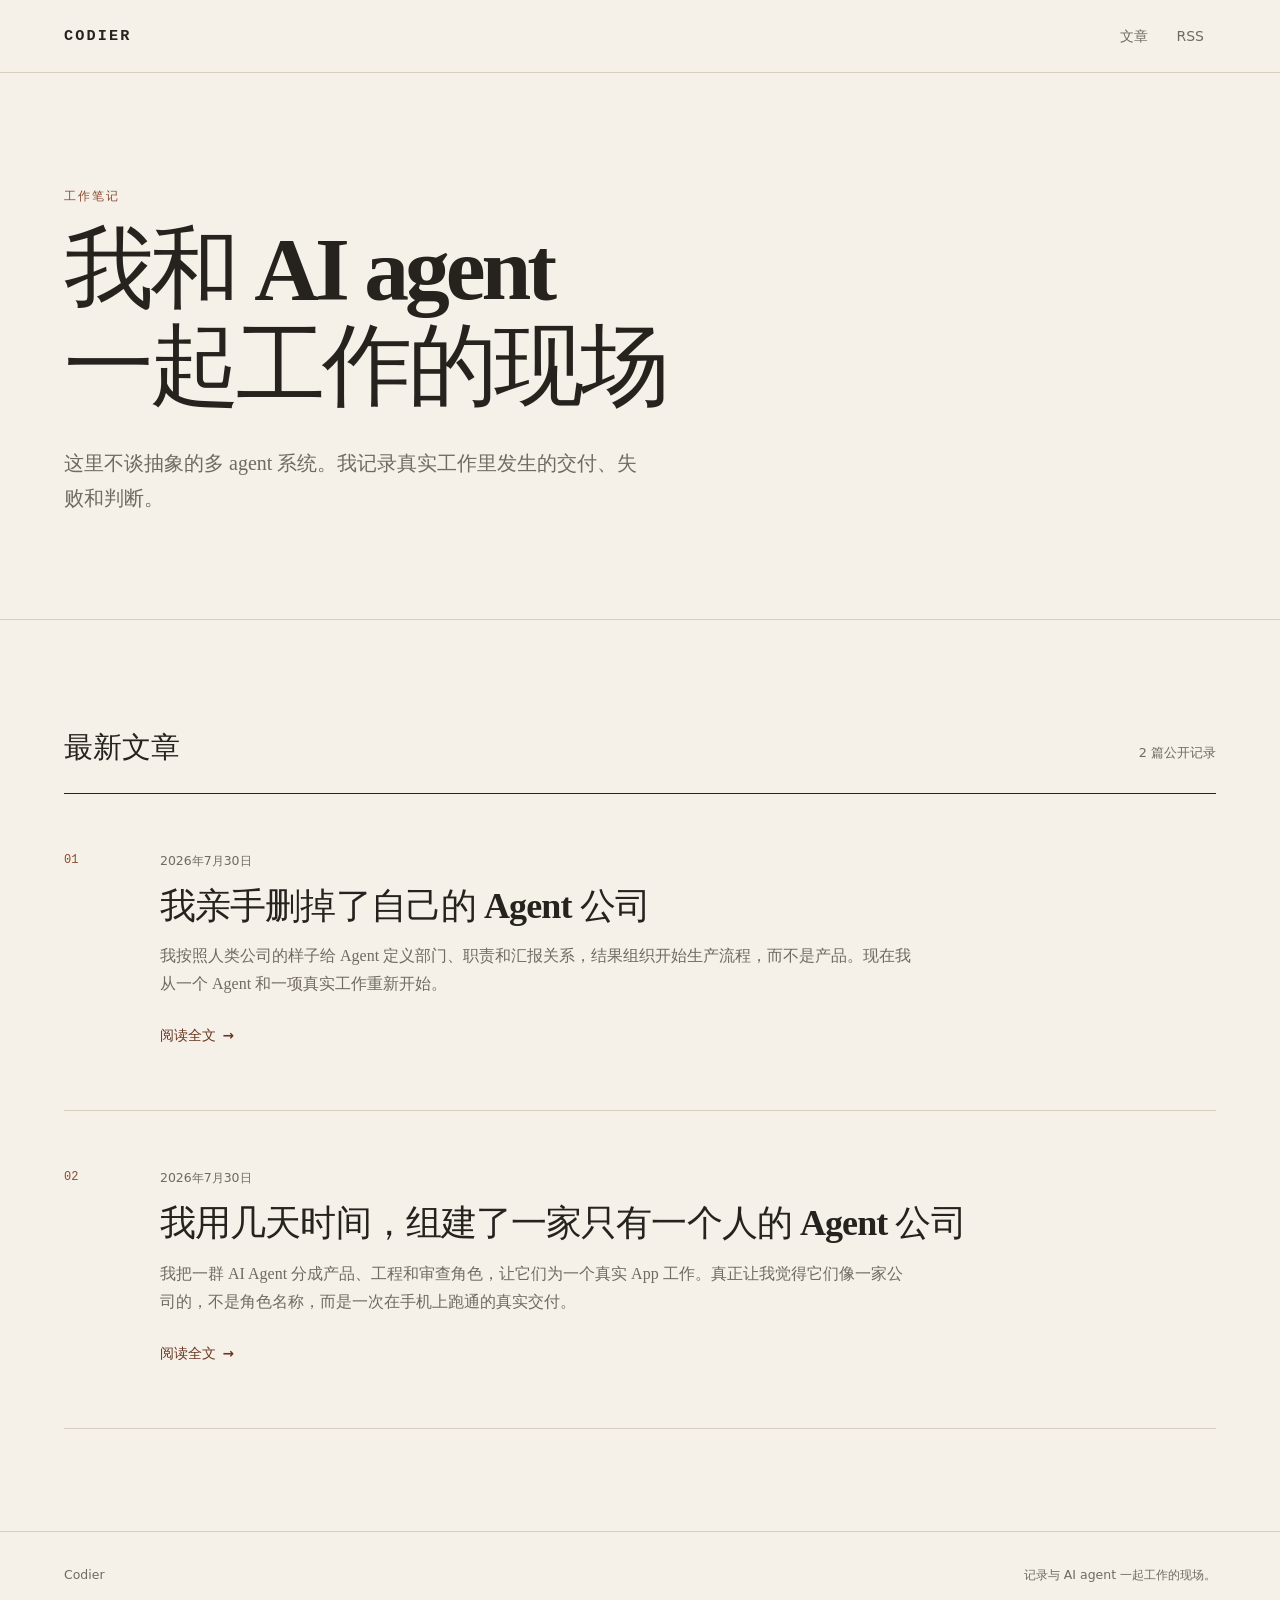
==== index.html @ e71d77bf "deploy: publish Codier blog" ====
<!DOCTYPE html><html lang="zh-CN"><head><meta charset="UTF-8"><meta name="viewport" content="width=device-width, initial-scale=1"><meta name="theme-color" content="#f5f0e8"><meta name="description" content="记录我和 AI agent 一起工作的真实过程、失败与判断。"><meta name="generator" content="Astro v7.1.6"><link rel="canonical" href="https://codier.github.io/"><link rel="icon" href="/favicon.svg" type="image/svg+xml"><link rel="alternate" type="application/rss+xml" title="Codier RSS" href="/rss.xml"><meta property="og:site_name" content="Codier"><meta property="og:type" content="website"><meta property="og:locale" content="zh_CN"><meta property="og:title" content="Codier · 与 AI agent 一起工作"><meta property="og:description" content="记录我和 AI agent 一起工作的真实过程、失败与判断。"><meta property="og:url" content="https://codier.github.io/"><title>Codier · 与 AI agent 一起工作</title><link rel="stylesheet" href="/_astro/BaseLayout.Cqq5Z-j5.css"></head><body><a class="skip-link" href="#main-content">跳到正文</a><header class="site-header"><div class="header-inner"><a class="wordmark" href="/" aria-label="Codier 首页">Codier</a><nav aria-label="主导航"><a href="/#articles">文章</a><a href="/rss.xml">RSS</a></nav></div></header><main id="main-content"><section class="hero"><div class="hero-inner"><p class="eyebrow">工作笔记</p><h1>我和 AI agent<br>一起工作的现场</h1><p class="hero-intro">这里不谈抽象的多 agent 系统。我记录真实工作里发生的交付、失败和判断。</p></div></section><section class="article-list-section" id="articles" aria-labelledby="articles-title"><div class="section-heading"><h2 id="articles-title">最新文章</h2><p>2 篇公开记录</p></div><ol class="article-list"><li><article class="article-card"><a href="/posts/dismantling-my-agent-company/" aria-label="阅读：我亲手删掉了自己的 Agent 公司"><span class="article-number" aria-hidden="true">01</span><div class="article-card-body"><time datetime="2026-07-30T00:00:00.000Z">2026年7月30日</time><h3>我亲手删掉了自己的 Agent 公司</h3><p>我按照人类公司的样子给 Agent 定义部门、职责和汇报关系，结果组织开始生产流程，而不是产品。现在我从一个 Agent 和一项真实工作重新开始。</p><span class="read-more">阅读全文 <span aria-hidden="true">→</span></span></div></a></article></li><li><article class="article-card"><a href="/posts/one-person-agent-company/" aria-label="阅读：我用几天时间，组建了一家只有一个人的 Agent 公司"><span class="article-number" aria-hidden="true">02</span><div class="article-card-body"><time datetime="2026-07-30T00:00:00.000Z">2026年7月30日</time><h3>我用几天时间，组建了一家只有一个人的 Agent 公司</h3><p>我把一群 AI Agent 分成产品、工程和审查角色，让它们为一个真实 App 工作。真正让我觉得它们像一家公司的，不是角色名称，而是一次在手机上跑通的真实交付。</p><span class="read-more">阅读全文 <span aria-hidden="true">→</span></span></div></a></article></li></ol></section></main><footer class="site-footer"><div><span>Codier</span><span>记录与 AI agent 一起工作的现场。</span></div></footer></body></html>
---- _astro/BaseLayout.Cqq5Z-j5.css ----
:root{color-scheme:light;--paper:#f5f0e8;--paper-deep:#ece4d7;--surface:#fbf8f2;--ink:#26231f;--muted:#706a61;--line:#d8cfc1;--accent:#8b4b2f;--accent-dark:#693621;--max-width:72rem;--reading-width:43rem;font-synthesis:none;text-rendering:optimizelegibility;font-family:ui-serif,Songti SC,Noto Serif CJK SC,STSong,SimSun,serif}*,:before,:after{box-sizing:border-box}html{scroll-behavior:smooth;scroll-padding-top:5rem}body{background:var(--paper);min-width:20rem;color:var(--ink);-webkit-font-smoothing:antialiased;overflow-wrap:break-word;margin:0;font-size:1rem;line-height:1.75}a{color:var(--accent-dark);text-underline-offset:.2em;text-decoration-thickness:.08em}a:hover{color:var(--accent)}a:focus-visible,button:focus-visible,audio:focus-visible{outline:3px solid var(--accent);outline-offset:4px;border-radius:.15rem}.skip-link{z-index:100;background:var(--ink);color:#fff;padding:.65rem 1rem;position:fixed;top:.75rem;left:.75rem;transform:translateY(-200%)}.skip-link:focus{transform:translateY(0)}.site-header{border-bottom:1px solid var(--line)}.header-inner,.site-footer>div{width:min(calc(100% - 2rem), var(--max-width));margin-inline:auto}.header-inner{justify-content:space-between;align-items:center;gap:1rem;min-height:4.5rem;display:flex}.wordmark{min-height:2.75rem;color:var(--ink);letter-spacing:.14em;text-transform:uppercase;align-items:center;font-family:ui-monospace,SFMono-Regular,Menlo,Consolas,monospace;font-size:.95rem;font-weight:700;text-decoration:none;display:inline-flex}nav{gap:.25rem;display:flex}nav a{min-width:2.75rem;min-height:2.75rem;color:var(--muted);justify-content:center;align-items:center;padding-inline:.75rem;font-family:ui-sans-serif,system-ui,sans-serif;font-size:.875rem;text-decoration:none;display:inline-flex}.hero{border-bottom:1px solid var(--line)}.hero-inner{width:min(calc(100% - 2rem), var(--max-width));margin-inline:auto;padding:clamp(4rem,9vw,8.5rem) 0 clamp(3.5rem,8vw,7rem)}.eyebrow{color:var(--accent);letter-spacing:.16em;text-transform:uppercase;margin:0 0 1rem;font-family:ui-sans-serif,system-ui,sans-serif;font-size:.75rem;font-weight:700;line-height:1.4}.hero h1{letter-spacing:-.045em;max-width:12em;margin:0;font-size:clamp(2.6rem,7vw,6.25rem);font-weight:600;line-height:1.08}.hero-intro{max-width:37rem;color:var(--muted);margin:2rem 0 0;font-size:clamp(1.05rem,2vw,1.25rem)}.article-list-section{width:min(calc(100% - 2rem), var(--max-width));margin-inline:auto;padding:clamp(3.5rem,8vw,6.5rem) 0}.section-heading{border-bottom:1px solid var(--ink);justify-content:space-between;align-items:baseline;gap:1rem;padding-bottom:1.25rem;display:flex}.section-heading h2{margin:0;font-size:clamp(1.35rem,3vw,1.8rem);font-weight:600}.section-heading p{color:var(--muted);margin:0;font-family:ui-sans-serif,system-ui,sans-serif;font-size:.8rem}.article-list{margin:0;padding:0;list-style:none}.article-card{border-bottom:1px solid var(--line)}.article-card>a{color:inherit;grid-template-columns:3rem minmax(0,1fr);gap:clamp(1rem,4vw,3rem);padding:clamp(1.75rem,5vw,3.25rem) 0;text-decoration:none;display:grid}.article-card>a:hover h3{color:var(--accent)}.article-number{color:var(--accent);padding-top:.25rem;font-family:ui-monospace,SFMono-Regular,Menlo,Consolas,monospace;font-size:.75rem}.article-card-body time,.article-meta{color:var(--muted);font-family:ui-sans-serif,system-ui,sans-serif;font-size:.78rem}.article-card h3{letter-spacing:-.025em;max-width:24em;margin:.5rem 0 .75rem;font-size:clamp(1.4rem,3.4vw,2.25rem);font-weight:600;line-height:1.35;transition:color .16s}.article-card p{max-width:47rem;color:var(--muted);margin:0}.read-more{min-height:2.75rem;color:var(--accent-dark);align-items:center;gap:.4rem;margin-top:1rem;font-family:ui-sans-serif,system-ui,sans-serif;font-size:.85rem;font-weight:600;display:inline-flex}.article-shell{width:min(calc(100% - 2rem), var(--reading-width));margin-inline:auto;padding:2rem 0 clamp(4rem,9vw,7rem)}.back-link,.download-link,.article-end a{align-items:center;min-height:2.75rem;font-family:ui-sans-serif,system-ui,sans-serif;font-size:.85rem;display:inline-flex}.article-header{border-bottom:1px solid var(--line);padding:clamp(2.25rem,7vw,5rem) 0 clamp(2.5rem,7vw,4.5rem)}.article-header .eyebrow{margin-top:2.25rem}.article-header h1{letter-spacing:-.04em;text-wrap:balance;margin:0;font-size:clamp(2.15rem,6vw,4.2rem);font-weight:600;line-height:1.16}.article-summary{color:var(--muted);margin:1.5rem 0 0;font-size:clamp(1.05rem,2.4vw,1.25rem)}.article-meta{flex-wrap:wrap;gap:.45rem;margin-top:1.5rem;display:flex}.audio-card{border:1px solid var(--line);background:var(--surface);border-radius:.35rem;margin:2.5rem 0;padding:1.25rem}.audio-heading{justify-content:space-between;align-items:end;gap:1rem;margin-bottom:1rem;display:flex}.audio-heading .eyebrow{margin-bottom:.3rem}.audio-heading h2{margin:0;font-size:1rem;font-weight:600}.download-link{flex:none}audio{width:100%;min-height:2.75rem;display:block}.article-body{padding-top:1rem;font-size:clamp(1.05rem,2vw,1.15rem);line-height:1.95}.article-body>:first-child{margin-top:0}.article-body h2,.article-body h3{text-wrap:balance;margin:2.8em 0 .8em;line-height:1.35}.article-body h2{font-size:1.6em}.article-body h3{font-size:1.25em}.article-body p{margin:1.35em 0}.article-body blockquote{border-left:3px solid var(--accent);color:#514b43;margin:1.8em 0;padding:.1rem 0 .1rem 1.25rem}.article-body blockquote p{margin:.6em 0}.article-body pre{border:1px solid var(--line);-webkit-overflow-scrolling:touch;border-radius:.3rem;margin:1.8em 0;padding:1rem 1.15rem;font-size:.85rem;line-height:1.7;overflow-x:auto;background:var(--surface)!important}.article-body code{font-family:ui-monospace,SFMono-Regular,Menlo,Consolas,monospace}.article-body :not(pre)>code{background:var(--paper-deep);border-radius:.2em;padding:.1em .3em;font-size:.9em}.article-body img{max-width:100%;height:auto;margin:2rem auto;display:block}.article-body a{padding-block:.2rem}.article-end{border-top:1px solid var(--line);text-align:center;margin-top:4rem;padding-top:2rem}.article-end>span{background:var(--accent);width:2rem;height:1px;margin:0 auto 1.25rem;display:block}.article-end p{color:var(--muted);margin:0}.site-footer{border-top:1px solid var(--line);color:var(--muted);padding:2rem 0;font-family:ui-sans-serif,system-ui,sans-serif;font-size:.78rem}.site-footer>div{justify-content:space-between;gap:1rem;display:flex}@media (width<=38rem){.hero-inner,.article-list-section,.header-inner,.site-footer>div,.article-shell{width:min(calc(100% - 1.5rem), var(--max-width))}.hero h1{font-size:clamp(2.5rem,13vw,4rem)}.article-card>a{grid-template-columns:2rem minmax(0,1fr)}.audio-heading,.site-footer>div{flex-direction:column;align-items:flex-start}.download-link{margin:-.4rem 0}.article-body{line-height:1.9}}@media (prefers-reduced-motion:reduce){html{scroll-behavior:auto}*,:before,:after{scroll-behavior:auto!important;transition-duration:.01ms!important;animation-duration:.01ms!important;animation-iteration-count:1!important}}
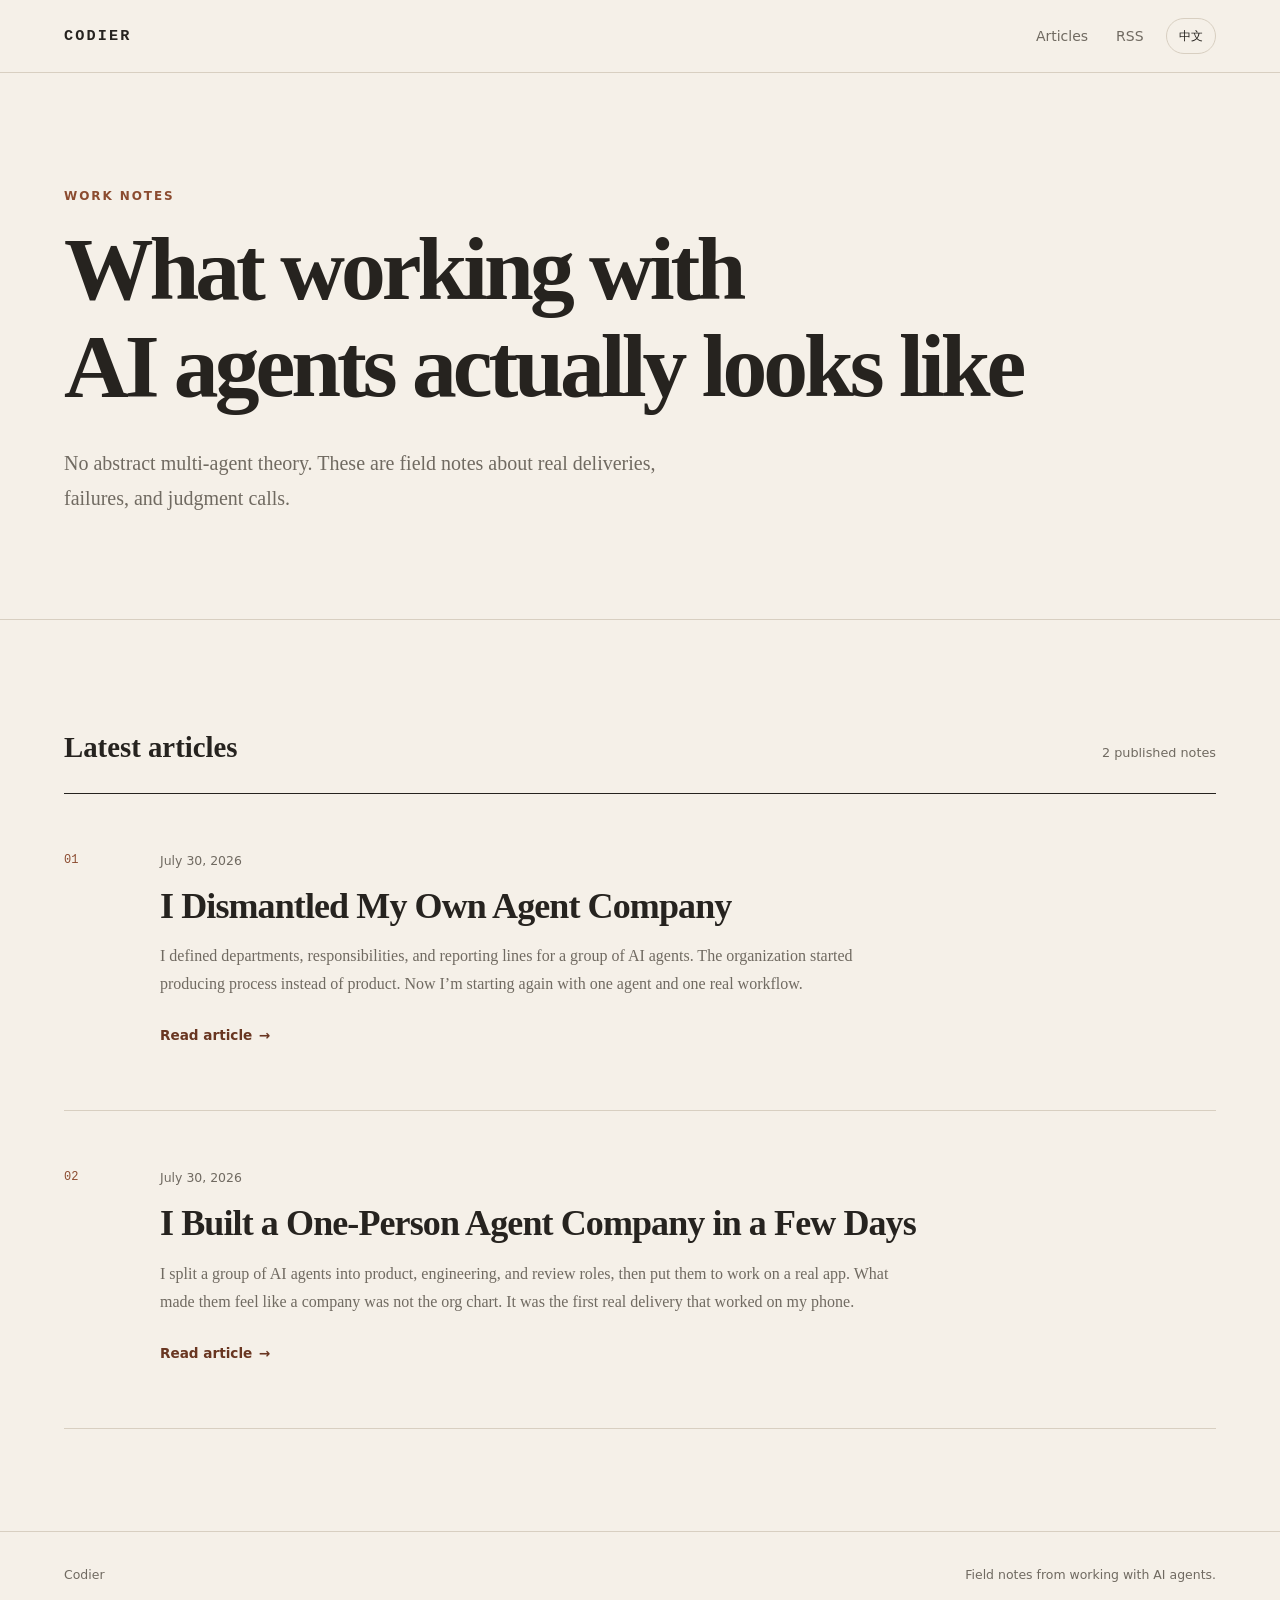
==== commit 63febeb6: "deploy: publish bilingual Codier blog" ====
--- a/index.html
+++ b/index.html
@@ -1 +1,49 @@
-<!DOCTYPE html><html lang="zh-CN"><head><meta charset="UTF-8"><meta name="viewport" content="width=device-width, initial-scale=1"><meta name="theme-color" content="#f5f0e8"><meta name="description" content="记录我和 AI agent 一起工作的真实过程、失败与判断。"><meta name="generator" content="Astro v7.1.6"><link rel="canonical" href="https://codier.github.io/"><link rel="icon" href="/favicon.svg" type="image/svg+xml"><link rel="alternate" type="application/rss+xml" title="Codier RSS" href="/rss.xml"><meta property="og:site_name" content="Codier"><meta property="og:type" content="website"><meta property="og:locale" content="zh_CN"><meta property="og:title" content="Codier · 与 AI agent 一起工作"><meta property="og:description" content="记录我和 AI agent 一起工作的真实过程、失败与判断。"><meta property="og:url" content="https://codier.github.io/"><title>Codier · 与 AI agent 一起工作</title><link rel="stylesheet" href="/_astro/BaseLayout.Cqq5Z-j5.css"></head><body><a class="skip-link" href="#main-content">跳到正文</a><header class="site-header"><div class="header-inner"><a class="wordmark" href="/" aria-label="Codier 首页">Codier</a><nav aria-label="主导航"><a href="/#articles">文章</a><a href="/rss.xml">RSS</a></nav></div></header><main id="main-content"><section class="hero"><div class="hero-inner"><p class="eyebrow">工作笔记</p><h1>我和 AI agent<br>一起工作的现场</h1><p class="hero-intro">这里不谈抽象的多 agent 系统。我记录真实工作里发生的交付、失败和判断。</p></div></section><section class="article-list-section" id="articles" aria-labelledby="articles-title"><div class="section-heading"><h2 id="articles-title">最新文章</h2><p>2 篇公开记录</p></div><ol class="article-list"><li><article class="article-card"><a href="/posts/dismantling-my-agent-company/" aria-label="阅读：我亲手删掉了自己的 Agent 公司"><span class="article-number" aria-hidden="true">01</span><div class="article-card-body"><time datetime="2026-07-30T00:00:00.000Z">2026年7月30日</time><h3>我亲手删掉了自己的 Agent 公司</h3><p>我按照人类公司的样子给 Agent 定义部门、职责和汇报关系，结果组织开始生产流程，而不是产品。现在我从一个 Agent 和一项真实工作重新开始。</p><span class="read-more">阅读全文 <span aria-hidden="true">→</span></span></div></a></article></li><li><article class="article-card"><a href="/posts/one-person-agent-company/" aria-label="阅读：我用几天时间，组建了一家只有一个人的 Agent 公司"><span class="article-number" aria-hidden="true">02</span><div class="article-card-body"><time datetime="2026-07-30T00:00:00.000Z">2026年7月30日</time><h3>我用几天时间，组建了一家只有一个人的 Agent 公司</h3><p>我把一群 AI Agent 分成产品、工程和审查角色，让它们为一个真实 App 工作。真正让我觉得它们像一家公司的，不是角色名称，而是一次在手机上跑通的真实交付。</p><span class="read-more">阅读全文 <span aria-hidden="true">→</span></span></div></a></article></li></ol></section></main><footer class="site-footer"><div><span>Codier</span><span>记录与 AI agent 一起工作的现场。</span></div></footer></body></html>+<!DOCTYPE html><html lang="zh-CN" data-current-language="zh"><head><meta charset="UTF-8"><meta name="viewport" content="width=device-width, initial-scale=1"><meta name="theme-color" content="#f5f0e8"><meta name="description" content="记录我和 AI agent 一起工作的真实过程、失败与判断。"><meta name="generator" content="Astro v7.1.6"><link rel="canonical" href="https://codier.github.io/"><link rel="alternate" hreflang="zh-CN" href="https://codier.github.io/"><link rel="alternate" hreflang="en" href="https://codier.github.io/en/"><link rel="alternate" hreflang="x-default" href="https://codier.github.io/"><link rel="icon" href="/favicon.svg" type="image/svg+xml"><link rel="alternate" type="application/rss+xml" title="Codier 中文 RSS" href="/rss.xml"><meta property="og:site_name" content="Codier"><meta property="og:type" content="website"><meta property="og:locale" content="zh_CN"><meta property="og:title" content="Codier · 与 AI agent 一起工作"><meta property="og:description" content="记录我和 AI agent 一起工作的真实过程、失败与判断。"><meta property="og:url" content="https://codier.github.io/"><title>Codier · 与 AI agent 一起工作</title><link rel="stylesheet" href="/_astro/BaseLayout.C0Il_AHh.css"></head><body data-alternate-path="/en/"><a class="skip-link" href="#main-content">跳到正文</a><header class="site-header"><div class="header-inner"><a class="wordmark" href="/" aria-label="Codier 首页">Codier</a><div class="header-actions"><nav aria-label="主导航"><a href="/#articles">文章</a><a href="/rss.xml">RSS</a></nav><a class="language-switch" href="/en/#language-en" hreflang="en" data-language-switch="en" aria-label="Switch to English">English</a></div></div></header><main id="main-content"><section class="hero"><div class="hero-inner"><p class="eyebrow">工作笔记</p><h1>我和 AI agent<br>一起工作的现场</h1><p class="hero-intro">这里不谈抽象的多 agent 系统。我记录真实工作里发生的交付、失败和判断。</p></div></section><section class="article-list-section" id="articles" aria-labelledby="articles-title"><div class="section-heading"><h2 id="articles-title">最新文章</h2><p>2 篇公开记录</p></div><ol class="article-list"><li><article class="article-card"><a href="/posts/dismantling-my-agent-company/" aria-label="阅读：我亲手删掉了自己的 Agent 公司"><span class="article-number" aria-hidden="true">01</span><div class="article-card-body"><time datetime="2026-07-30T00:00:00.000Z">2026年7月30日</time><h3>我亲手删掉了自己的 Agent 公司</h3><p>我按照人类公司的样子给 Agent 定义部门、职责和汇报关系，结果组织开始生产流程，而不是产品。现在我从一个 Agent 和一项真实工作重新开始。</p><span class="read-more">阅读全文 <span aria-hidden="true">→</span></span></div></a></article></li><li><article class="article-card"><a href="/posts/one-person-agent-company/" aria-label="阅读：我用几天时间，组建了一家只有一个人的 Agent 公司"><span class="article-number" aria-hidden="true">02</span><div class="article-card-body"><time datetime="2026-07-30T00:00:00.000Z">2026年7月30日</time><h3>我用几天时间，组建了一家只有一个人的 Agent 公司</h3><p>我把一群 AI Agent 分成产品、工程和审查角色，让它们为一个真实 App 工作。真正让我觉得它们像一家公司的，不是角色名称，而是一次在手机上跑通的真实交付。</p><span class="read-more">阅读全文 <span aria-hidden="true">→</span></span></div></a></article></li></ol></section></main><footer class="site-footer"><div><span>Codier</span><span>记录与 AI agent 一起工作的现场。</span></div></footer><script>(function(){const lang = "zh";
+const alternatePath = "/en/";
+
+      (() => {
+        const storageKey = 'codier-language';
+        const currentLanguage = lang;
+        const counterpart = alternatePath;
+        let preference = null;
+
+        try {
+          preference = localStorage.getItem(storageKey);
+        } catch {
+          preference = null;
+        }
+
+        const explicitLanguage = location.hash === '#language-zh'
+          ? 'zh'
+          : location.hash === '#language-en' ? 'en' : null;
+
+        if (explicitLanguage) {
+          try {
+            localStorage.setItem(storageKey, explicitLanguage);
+            preference = explicitLanguage;
+          } catch {
+            preference = explicitLanguage;
+          }
+        }
+
+        const browserLanguage = (navigator.languages?.[0] || navigator.language || '').toLowerCase();
+        const desiredLanguage = explicitLanguage || (preference === 'zh' || preference === 'en'
+          ? preference
+          : browserLanguage.startsWith('zh') ? 'zh' : 'en');
+
+        if (desiredLanguage !== currentLanguage) {
+          location.replace(counterpart);
+          return;
+        }
+
+        document.querySelector('[data-language-switch]')?.addEventListener('click', (event) => {
+          const target = event.currentTarget.getAttribute('data-language-switch');
+          if (target !== 'zh' && target !== 'en') return;
+          try {
+            localStorage.setItem(storageKey, target);
+          } catch {
+            // The normal language link still works when storage is unavailable.
+          }
+        });
+      })();
+    })();</script></body></html>
--- a/_astro/BaseLayout.C0Il_AHh.css
+++ b/_astro/BaseLayout.C0Il_AHh.css
@@ -0,0 +1 @@
+:root{color-scheme:light;--paper:#f5f0e8;--paper-deep:#ece4d7;--surface:#fbf8f2;--ink:#26231f;--muted:#706a61;--line:#d8cfc1;--accent:#8b4b2f;--accent-dark:#693621;--max-width:72rem;--reading-width:43rem;font-synthesis:none;text-rendering:optimizelegibility;font-family:ui-serif,Songti SC,Noto Serif CJK SC,STSong,SimSun,serif}*,:before,:after{box-sizing:border-box}html{scroll-behavior:smooth;scroll-padding-top:5rem}body{background:var(--paper);min-width:20rem;color:var(--ink);-webkit-font-smoothing:antialiased;overflow-wrap:break-word;margin:0;font-size:1rem;line-height:1.75}a{color:var(--accent-dark);text-underline-offset:.2em;text-decoration-thickness:.08em}a:hover{color:var(--accent)}a:focus-visible,button:focus-visible,audio:focus-visible{outline:3px solid var(--accent);outline-offset:4px;border-radius:.15rem}.skip-link{z-index:100;background:var(--ink);color:#fff;padding:.65rem 1rem;position:fixed;top:.75rem;left:.75rem;transform:translateY(-200%)}.skip-link:focus{transform:translateY(0)}.site-header{border-bottom:1px solid var(--line)}.header-inner,.site-footer>div{width:min(calc(100% - 2rem), var(--max-width));margin-inline:auto}.header-inner{justify-content:space-between;align-items:center;gap:1rem;min-height:4.5rem;display:flex}.wordmark{min-height:2.75rem;color:var(--ink);letter-spacing:.14em;text-transform:uppercase;align-items:center;font-family:ui-monospace,SFMono-Regular,Menlo,Consolas,monospace;font-size:.95rem;font-weight:700;text-decoration:none;display:inline-flex}nav{gap:.25rem;display:flex}.header-actions{align-items:center;gap:.65rem;display:flex}.language-switch{border:1px solid var(--line);min-height:2.2rem;color:var(--ink);border-radius:999px;justify-content:center;align-items:center;padding:.2rem .75rem;font-family:ui-sans-serif,system-ui,sans-serif;font-size:.78rem;font-weight:650;line-height:1;text-decoration:none;display:inline-flex}.language-switch:hover{border-color:var(--accent);background:var(--surface)}nav a{min-width:2.75rem;min-height:2.75rem;color:var(--muted);justify-content:center;align-items:center;padding-inline:.75rem;font-family:ui-sans-serif,system-ui,sans-serif;font-size:.875rem;text-decoration:none;display:inline-flex}.hero{border-bottom:1px solid var(--line)}.hero-inner{width:min(calc(100% - 2rem), var(--max-width));margin-inline:auto;padding:clamp(4rem,9vw,8.5rem) 0 clamp(3.5rem,8vw,7rem)}.eyebrow{color:var(--accent);letter-spacing:.16em;text-transform:uppercase;margin:0 0 1rem;font-family:ui-sans-serif,system-ui,sans-serif;font-size:.75rem;font-weight:700;line-height:1.4}.hero h1{letter-spacing:-.045em;max-width:12em;margin:0;font-size:clamp(2.6rem,7vw,6.25rem);font-weight:600;line-height:1.08}.hero-intro{max-width:37rem;color:var(--muted);margin:2rem 0 0;font-size:clamp(1.05rem,2vw,1.25rem)}.article-list-section{width:min(calc(100% - 2rem), var(--max-width));margin-inline:auto;padding:clamp(3.5rem,8vw,6.5rem) 0}.section-heading{border-bottom:1px solid var(--ink);justify-content:space-between;align-items:baseline;gap:1rem;padding-bottom:1.25rem;display:flex}.section-heading h2{margin:0;font-size:clamp(1.35rem,3vw,1.8rem);font-weight:600}.section-heading p{color:var(--muted);margin:0;font-family:ui-sans-serif,system-ui,sans-serif;font-size:.8rem}.article-list{margin:0;padding:0;list-style:none}.article-card{border-bottom:1px solid var(--line)}.article-card>a{color:inherit;grid-template-columns:3rem minmax(0,1fr);gap:clamp(1rem,4vw,3rem);padding:clamp(1.75rem,5vw,3.25rem) 0;text-decoration:none;display:grid}.article-card>a:hover h3{color:var(--accent)}.article-number{color:var(--accent);padding-top:.25rem;font-family:ui-monospace,SFMono-Regular,Menlo,Consolas,monospace;font-size:.75rem}.article-card-body time,.article-meta{color:var(--muted);font-family:ui-sans-serif,system-ui,sans-serif;font-size:.78rem}.article-card h3{letter-spacing:-.025em;max-width:24em;margin:.5rem 0 .75rem;font-size:clamp(1.4rem,3.4vw,2.25rem);font-weight:600;line-height:1.35;transition:color .16s}.article-card p{max-width:47rem;color:var(--muted);margin:0}.read-more{min-height:2.75rem;color:var(--accent-dark);align-items:center;gap:.4rem;margin-top:1rem;font-family:ui-sans-serif,system-ui,sans-serif;font-size:.85rem;font-weight:600;display:inline-flex}.article-shell{width:min(calc(100% - 2rem), var(--reading-width));margin-inline:auto;padding:2rem 0 clamp(4rem,9vw,7rem)}.back-link,.download-link,.article-end a{align-items:center;min-height:2.75rem;font-family:ui-sans-serif,system-ui,sans-serif;font-size:.85rem;display:inline-flex}.article-header{border-bottom:1px solid var(--line);padding:clamp(2.25rem,7vw,5rem) 0 clamp(2.5rem,7vw,4.5rem)}.article-header .eyebrow{margin-top:2.25rem}.article-header h1{letter-spacing:-.04em;text-wrap:balance;margin:0;font-size:clamp(2.15rem,6vw,4.2rem);font-weight:600;line-height:1.16}.article-summary{color:var(--muted);margin:1.5rem 0 0;font-size:clamp(1.05rem,2.4vw,1.25rem)}.article-meta{flex-wrap:wrap;gap:.45rem;margin-top:1.5rem;display:flex}.audio-card{border:1px solid var(--line);background:var(--surface);border-radius:.35rem;margin:2.5rem 0;padding:1.25rem}.audio-heading{justify-content:space-between;align-items:end;gap:1rem;margin-bottom:1rem;display:flex}.audio-heading .eyebrow{margin-bottom:.3rem}.audio-heading h2{margin:0;font-size:1rem;font-weight:600}.download-link{flex:none}audio{width:100%;min-height:2.75rem;display:block}.article-body{padding-top:1rem;font-size:clamp(1.05rem,2vw,1.15rem);line-height:1.95}.article-body>:first-child{margin-top:0}.article-body h2,.article-body h3{text-wrap:balance;margin:2.8em 0 .8em;line-height:1.35}.article-body h2{font-size:1.6em}.article-body h3{font-size:1.25em}.article-body p{margin:1.35em 0}.article-body blockquote{border-left:3px solid var(--accent);color:#514b43;margin:1.8em 0;padding:.1rem 0 .1rem 1.25rem}.article-body blockquote p{margin:.6em 0}.article-body pre{border:1px solid var(--line);-webkit-overflow-scrolling:touch;border-radius:.3rem;margin:1.8em 0;padding:1rem 1.15rem;font-size:.85rem;line-height:1.7;overflow-x:auto;background:var(--surface)!important}.article-body code{font-family:ui-monospace,SFMono-Regular,Menlo,Consolas,monospace}.article-body :not(pre)>code{background:var(--paper-deep);border-radius:.2em;padding:.1em .3em;font-size:.9em}.article-body img{max-width:100%;height:auto;margin:2rem auto;display:block}.article-body a{padding-block:.2rem}.article-end{border-top:1px solid var(--line);text-align:center;margin-top:4rem;padding-top:2rem}.article-end>span{background:var(--accent);width:2rem;height:1px;margin:0 auto 1.25rem;display:block}.article-end p{color:var(--muted);margin:0}.site-footer{border-top:1px solid var(--line);color:var(--muted);padding:2rem 0;font-family:ui-sans-serif,system-ui,sans-serif;font-size:.78rem}.site-footer>div{justify-content:space-between;gap:1rem;display:flex}@media (width<=38rem){.hero-inner,.article-list-section,.header-inner,.site-footer>div,.article-shell{width:min(calc(100% - 1.5rem), var(--max-width))}.hero h1{font-size:clamp(2.5rem,13vw,4rem)}.header-inner{gap:.5rem}.header-actions{gap:.2rem}nav a{padding-inline:.45rem}.language-switch{padding-inline:.6rem;font-size:.72rem}.article-card>a{grid-template-columns:2rem minmax(0,1fr)}.audio-heading,.site-footer>div{flex-direction:column;align-items:flex-start}.download-link{margin:-.4rem 0}.article-body{line-height:1.9}}@media (prefers-reduced-motion:reduce){html{scroll-behavior:auto}*,:before,:after{scroll-behavior:auto!important;transition-duration:.01ms!important;animation-duration:.01ms!important;animation-iteration-count:1!important}}
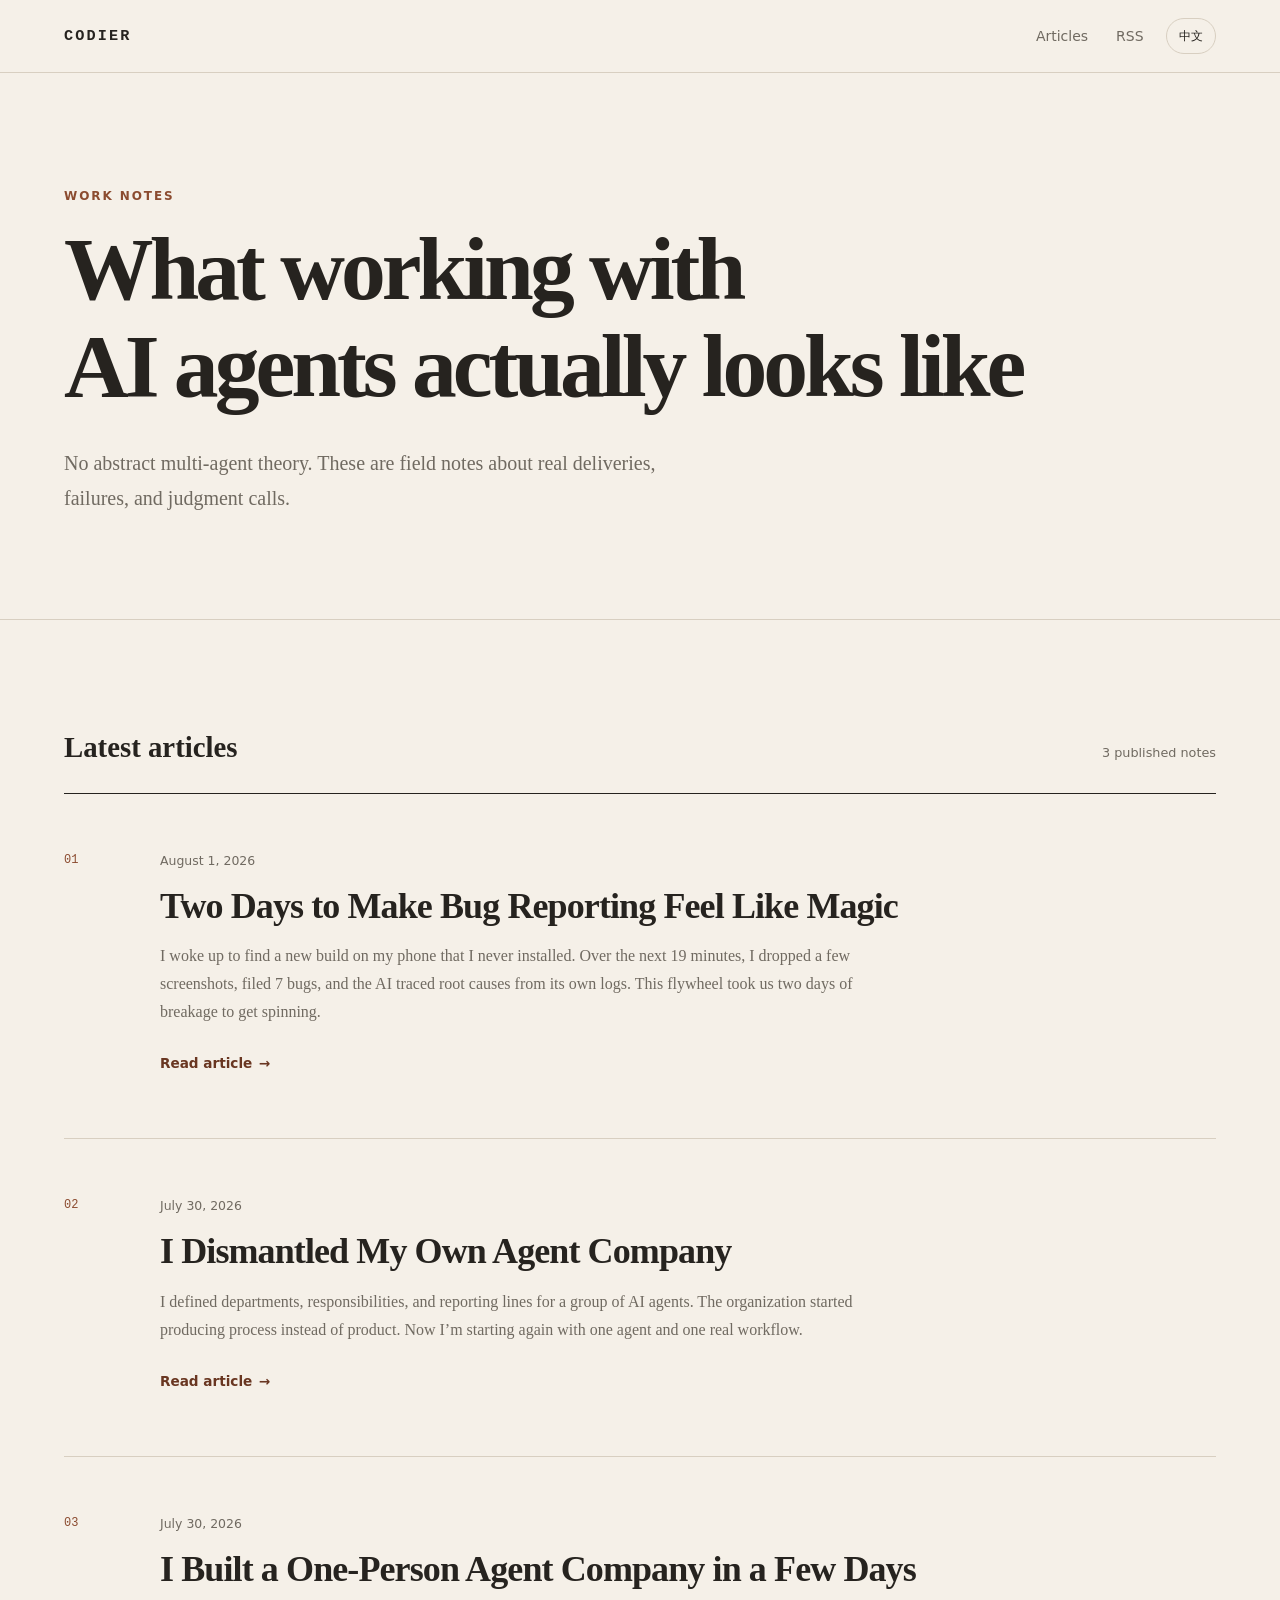
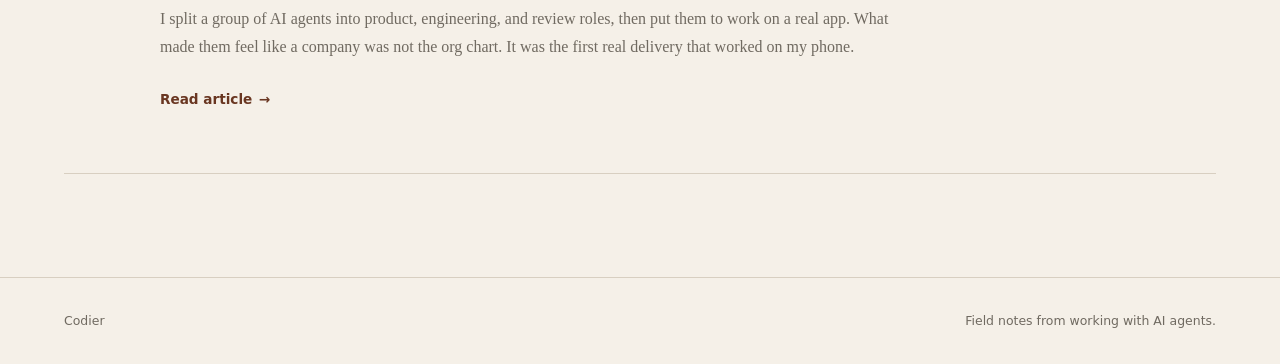
==== commit c173cb35: "deploy: publish bug-reporting-flywheel" ====
--- a/index.html
+++ b/index.html
@@ -1,4 +1,4 @@
-<!DOCTYPE html><html lang="zh-CN" data-current-language="zh"><head><meta charset="UTF-8"><meta name="viewport" content="width=device-width, initial-scale=1"><meta name="theme-color" content="#f5f0e8"><meta name="description" content="记录我和 AI agent 一起工作的真实过程、失败与判断。"><meta name="generator" content="Astro v7.1.6"><link rel="canonical" href="https://codier.github.io/"><link rel="alternate" hreflang="zh-CN" href="https://codier.github.io/"><link rel="alternate" hreflang="en" href="https://codier.github.io/en/"><link rel="alternate" hreflang="x-default" href="https://codier.github.io/"><link rel="icon" href="/favicon.svg" type="image/svg+xml"><link rel="alternate" type="application/rss+xml" title="Codier 中文 RSS" href="/rss.xml"><meta property="og:site_name" content="Codier"><meta property="og:type" content="website"><meta property="og:locale" content="zh_CN"><meta property="og:title" content="Codier · 与 AI agent 一起工作"><meta property="og:description" content="记录我和 AI agent 一起工作的真实过程、失败与判断。"><meta property="og:url" content="https://codier.github.io/"><title>Codier · 与 AI agent 一起工作</title><link rel="stylesheet" href="/_astro/BaseLayout.C0Il_AHh.css"></head><body data-alternate-path="/en/"><a class="skip-link" href="#main-content">跳到正文</a><header class="site-header"><div class="header-inner"><a class="wordmark" href="/" aria-label="Codier 首页">Codier</a><div class="header-actions"><nav aria-label="主导航"><a href="/#articles">文章</a><a href="/rss.xml">RSS</a></nav><a class="language-switch" href="/en/#language-en" hreflang="en" data-language-switch="en" aria-label="Switch to English">English</a></div></div></header><main id="main-content"><section class="hero"><div class="hero-inner"><p class="eyebrow">工作笔记</p><h1>我和 AI agent<br>一起工作的现场</h1><p class="hero-intro">这里不谈抽象的多 agent 系统。我记录真实工作里发生的交付、失败和判断。</p></div></section><section class="article-list-section" id="articles" aria-labelledby="articles-title"><div class="section-heading"><h2 id="articles-title">最新文章</h2><p>2 篇公开记录</p></div><ol class="article-list"><li><article class="article-card"><a href="/posts/dismantling-my-agent-company/" aria-label="阅读：我亲手删掉了自己的 Agent 公司"><span class="article-number" aria-hidden="true">01</span><div class="article-card-body"><time datetime="2026-07-30T00:00:00.000Z">2026年7月30日</time><h3>我亲手删掉了自己的 Agent 公司</h3><p>我按照人类公司的样子给 Agent 定义部门、职责和汇报关系，结果组织开始生产流程，而不是产品。现在我从一个 Agent 和一项真实工作重新开始。</p><span class="read-more">阅读全文 <span aria-hidden="true">→</span></span></div></a></article></li><li><article class="article-card"><a href="/posts/one-person-agent-company/" aria-label="阅读：我用几天时间，组建了一家只有一个人的 Agent 公司"><span class="article-number" aria-hidden="true">02</span><div class="article-card-body"><time datetime="2026-07-30T00:00:00.000Z">2026年7月30日</time><h3>我用几天时间，组建了一家只有一个人的 Agent 公司</h3><p>我把一群 AI Agent 分成产品、工程和审查角色，让它们为一个真实 App 工作。真正让我觉得它们像一家公司的，不是角色名称，而是一次在手机上跑通的真实交付。</p><span class="read-more">阅读全文 <span aria-hidden="true">→</span></span></div></a></article></li></ol></section></main><footer class="site-footer"><div><span>Codier</span><span>记录与 AI agent 一起工作的现场。</span></div></footer><script>(function(){const lang = "zh";
+<!DOCTYPE html><html lang="zh-CN" data-current-language="zh"><head><meta charset="UTF-8"><meta name="viewport" content="width=device-width, initial-scale=1"><meta name="theme-color" content="#f5f0e8"><meta name="description" content="记录我和 AI agent 一起工作的真实过程、失败与判断。"><meta name="generator" content="Astro v7.1.6"><link rel="canonical" href="https://codier.github.io/"><link rel="alternate" hreflang="zh-CN" href="https://codier.github.io/"><link rel="alternate" hreflang="en" href="https://codier.github.io/en/"><link rel="alternate" hreflang="x-default" href="https://codier.github.io/"><link rel="icon" href="/favicon.svg" type="image/svg+xml"><link rel="alternate" type="application/rss+xml" title="Codier 中文 RSS" href="/rss.xml"><meta property="og:site_name" content="Codier"><meta property="og:type" content="website"><meta property="og:locale" content="zh_CN"><meta property="og:title" content="Codier · 与 AI agent 一起工作"><meta property="og:description" content="记录我和 AI agent 一起工作的真实过程、失败与判断。"><meta property="og:url" content="https://codier.github.io/"><title>Codier · 与 AI agent 一起工作</title><link rel="stylesheet" href="/_astro/BaseLayout.C0Il_AHh.css"></head><body data-alternate-path="/en/"><a class="skip-link" href="#main-content">跳到正文</a><header class="site-header"><div class="header-inner"><a class="wordmark" href="/" aria-label="Codier 首页">Codier</a><div class="header-actions"><nav aria-label="主导航"><a href="/#articles">文章</a><a href="/rss.xml">RSS</a></nav><a class="language-switch" href="/en/#language-en" hreflang="en" data-language-switch="en" aria-label="Switch to English">English</a></div></div></header><main id="main-content"><section class="hero"><div class="hero-inner"><p class="eyebrow">工作笔记</p><h1>我和 AI agent<br>一起工作的现场</h1><p class="hero-intro">这里不谈抽象的多 agent 系统。我记录真实工作里发生的交付、失败和判断。</p></div></section><section class="article-list-section" id="articles" aria-labelledby="articles-title"><div class="section-heading"><h2 id="articles-title">最新文章</h2><p>3 篇公开记录</p></div><ol class="article-list"><li><article class="article-card"><a href="/posts/bug-reporting-flywheel/" aria-label="阅读：两天，把报 Bug 变成一件梦幻的事"><span class="article-number" aria-hidden="true">01</span><div class="article-card-body"><time datetime="2026-08-01T00:00:00.000Z">2026年8月1日</time><h3>两天，把报 Bug 变成一件梦幻的事</h3><p>早上醒来，手机上多了一个我没装过的新版本。接下来 19 分钟，我丢了几张截图，报了 7 个 bug，AI 自己查日志找到根因。这套飞轮，我们修了两天才转起来。</p><span class="read-more">阅读全文 <span aria-hidden="true">→</span></span></div></a></article></li><li><article class="article-card"><a href="/posts/dismantling-my-agent-company/" aria-label="阅读：我亲手删掉了自己的 Agent 公司"><span class="article-number" aria-hidden="true">02</span><div class="article-card-body"><time datetime="2026-07-30T00:00:00.000Z">2026年7月30日</time><h3>我亲手删掉了自己的 Agent 公司</h3><p>我按照人类公司的样子给 Agent 定义部门、职责和汇报关系，结果组织开始生产流程，而不是产品。现在我从一个 Agent 和一项真实工作重新开始。</p><span class="read-more">阅读全文 <span aria-hidden="true">→</span></span></div></a></article></li><li><article class="article-card"><a href="/posts/one-person-agent-company/" aria-label="阅读：我用几天时间，组建了一家只有一个人的 Agent 公司"><span class="article-number" aria-hidden="true">03</span><div class="article-card-body"><time datetime="2026-07-30T00:00:00.000Z">2026年7月30日</time><h3>我用几天时间，组建了一家只有一个人的 Agent 公司</h3><p>我把一群 AI Agent 分成产品、工程和审查角色，让它们为一个真实 App 工作。真正让我觉得它们像一家公司的，不是角色名称，而是一次在手机上跑通的真实交付。</p><span class="read-more">阅读全文 <span aria-hidden="true">→</span></span></div></a></article></li></ol></section></main><footer class="site-footer"><div><span>Codier</span><span>记录与 AI agent 一起工作的现场。</span></div></footer><script>(function(){const lang = "zh";
 const alternatePath = "/en/";
 
       (() => {
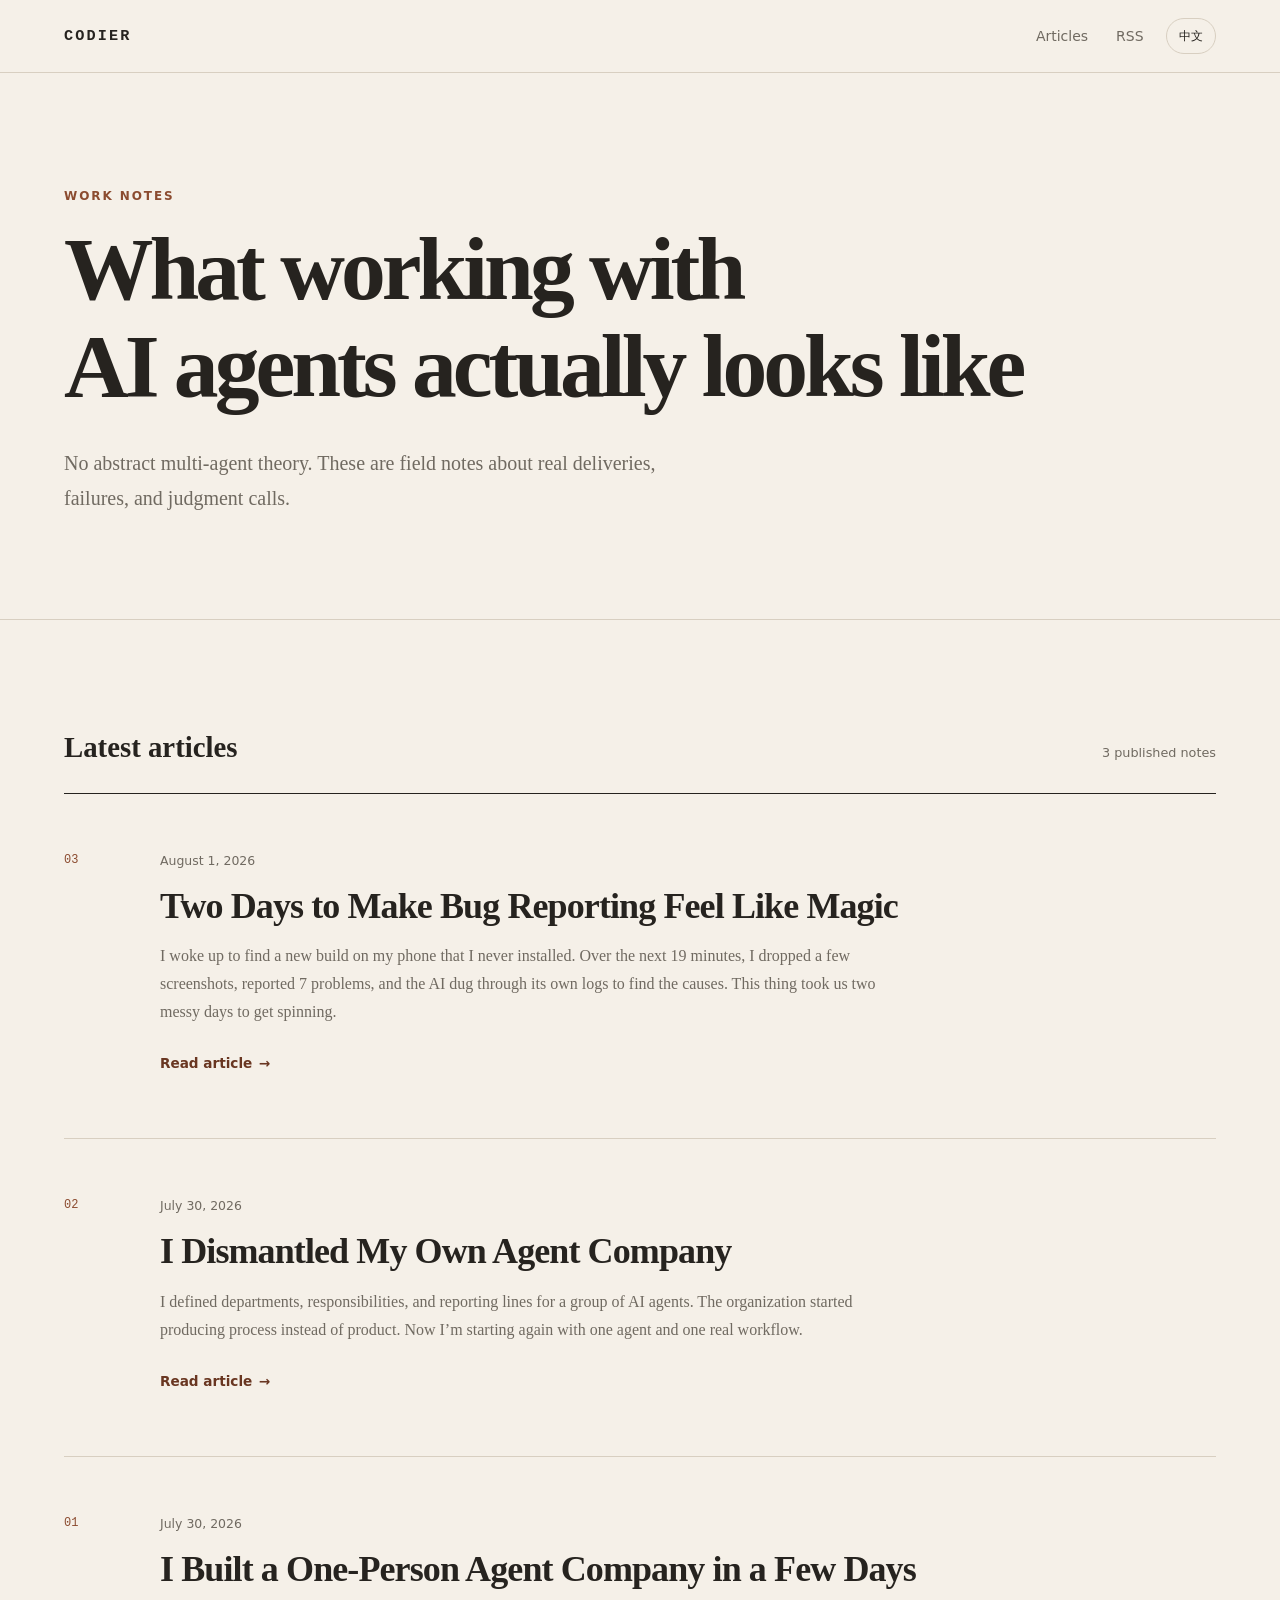
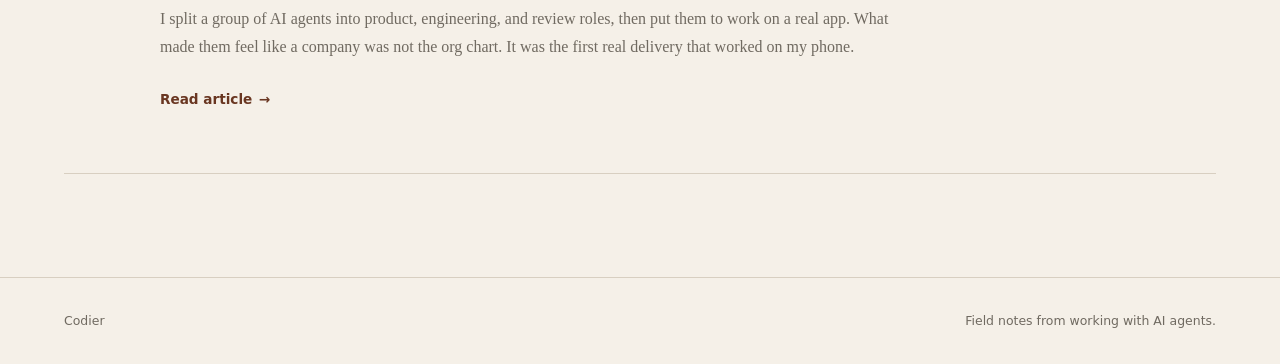
==== commit 68af83d5: "deploy: plain-language flywheel post + numbering fix" ====
--- a/index.html
+++ b/index.html
@@ -1,4 +1,4 @@
-<!DOCTYPE html><html lang="zh-CN" data-current-language="zh"><head><meta charset="UTF-8"><meta name="viewport" content="width=device-width, initial-scale=1"><meta name="theme-color" content="#f5f0e8"><meta name="description" content="记录我和 AI agent 一起工作的真实过程、失败与判断。"><meta name="generator" content="Astro v7.1.6"><link rel="canonical" href="https://codier.github.io/"><link rel="alternate" hreflang="zh-CN" href="https://codier.github.io/"><link rel="alternate" hreflang="en" href="https://codier.github.io/en/"><link rel="alternate" hreflang="x-default" href="https://codier.github.io/"><link rel="icon" href="/favicon.svg" type="image/svg+xml"><link rel="alternate" type="application/rss+xml" title="Codier 中文 RSS" href="/rss.xml"><meta property="og:site_name" content="Codier"><meta property="og:type" content="website"><meta property="og:locale" content="zh_CN"><meta property="og:title" content="Codier · 与 AI agent 一起工作"><meta property="og:description" content="记录我和 AI agent 一起工作的真实过程、失败与判断。"><meta property="og:url" content="https://codier.github.io/"><title>Codier · 与 AI agent 一起工作</title><link rel="stylesheet" href="/_astro/BaseLayout.C0Il_AHh.css"></head><body data-alternate-path="/en/"><a class="skip-link" href="#main-content">跳到正文</a><header class="site-header"><div class="header-inner"><a class="wordmark" href="/" aria-label="Codier 首页">Codier</a><div class="header-actions"><nav aria-label="主导航"><a href="/#articles">文章</a><a href="/rss.xml">RSS</a></nav><a class="language-switch" href="/en/#language-en" hreflang="en" data-language-switch="en" aria-label="Switch to English">English</a></div></div></header><main id="main-content"><section class="hero"><div class="hero-inner"><p class="eyebrow">工作笔记</p><h1>我和 AI agent<br>一起工作的现场</h1><p class="hero-intro">这里不谈抽象的多 agent 系统。我记录真实工作里发生的交付、失败和判断。</p></div></section><section class="article-list-section" id="articles" aria-labelledby="articles-title"><div class="section-heading"><h2 id="articles-title">最新文章</h2><p>3 篇公开记录</p></div><ol class="article-list"><li><article class="article-card"><a href="/posts/bug-reporting-flywheel/" aria-label="阅读：两天，把报 Bug 变成一件梦幻的事"><span class="article-number" aria-hidden="true">01</span><div class="article-card-body"><time datetime="2026-08-01T00:00:00.000Z">2026年8月1日</time><h3>两天，把报 Bug 变成一件梦幻的事</h3><p>早上醒来，手机上多了一个我没装过的新版本。接下来 19 分钟，我丢了几张截图，报了 7 个 bug，AI 自己查日志找到根因。这套飞轮，我们修了两天才转起来。</p><span class="read-more">阅读全文 <span aria-hidden="true">→</span></span></div></a></article></li><li><article class="article-card"><a href="/posts/dismantling-my-agent-company/" aria-label="阅读：我亲手删掉了自己的 Agent 公司"><span class="article-number" aria-hidden="true">02</span><div class="article-card-body"><time datetime="2026-07-30T00:00:00.000Z">2026年7月30日</time><h3>我亲手删掉了自己的 Agent 公司</h3><p>我按照人类公司的样子给 Agent 定义部门、职责和汇报关系，结果组织开始生产流程，而不是产品。现在我从一个 Agent 和一项真实工作重新开始。</p><span class="read-more">阅读全文 <span aria-hidden="true">→</span></span></div></a></article></li><li><article class="article-card"><a href="/posts/one-person-agent-company/" aria-label="阅读：我用几天时间，组建了一家只有一个人的 Agent 公司"><span class="article-number" aria-hidden="true">03</span><div class="article-card-body"><time datetime="2026-07-30T00:00:00.000Z">2026年7月30日</time><h3>我用几天时间，组建了一家只有一个人的 Agent 公司</h3><p>我把一群 AI Agent 分成产品、工程和审查角色，让它们为一个真实 App 工作。真正让我觉得它们像一家公司的，不是角色名称，而是一次在手机上跑通的真实交付。</p><span class="read-more">阅读全文 <span aria-hidden="true">→</span></span></div></a></article></li></ol></section></main><footer class="site-footer"><div><span>Codier</span><span>记录与 AI agent 一起工作的现场。</span></div></footer><script>(function(){const lang = "zh";
+<!DOCTYPE html><html lang="zh-CN" data-current-language="zh"><head><meta charset="UTF-8"><meta name="viewport" content="width=device-width, initial-scale=1"><meta name="theme-color" content="#f5f0e8"><meta name="description" content="记录我和 AI agent 一起工作的真实过程、失败与判断。"><meta name="generator" content="Astro v7.1.6"><link rel="canonical" href="https://codier.github.io/"><link rel="alternate" hreflang="zh-CN" href="https://codier.github.io/"><link rel="alternate" hreflang="en" href="https://codier.github.io/en/"><link rel="alternate" hreflang="x-default" href="https://codier.github.io/"><link rel="icon" href="/favicon.svg" type="image/svg+xml"><link rel="alternate" type="application/rss+xml" title="Codier 中文 RSS" href="/rss.xml"><meta property="og:site_name" content="Codier"><meta property="og:type" content="website"><meta property="og:locale" content="zh_CN"><meta property="og:title" content="Codier · 与 AI agent 一起工作"><meta property="og:description" content="记录我和 AI agent 一起工作的真实过程、失败与判断。"><meta property="og:url" content="https://codier.github.io/"><title>Codier · 与 AI agent 一起工作</title><link rel="stylesheet" href="/_astro/BaseLayout.C0Il_AHh.css"></head><body data-alternate-path="/en/"><a class="skip-link" href="#main-content">跳到正文</a><header class="site-header"><div class="header-inner"><a class="wordmark" href="/" aria-label="Codier 首页">Codier</a><div class="header-actions"><nav aria-label="主导航"><a href="/#articles">文章</a><a href="/rss.xml">RSS</a></nav><a class="language-switch" href="/en/#language-en" hreflang="en" data-language-switch="en" aria-label="Switch to English">English</a></div></div></header><main id="main-content"><section class="hero"><div class="hero-inner"><p class="eyebrow">工作笔记</p><h1>我和 AI agent<br>一起工作的现场</h1><p class="hero-intro">这里不谈抽象的多 agent 系统。我记录真实工作里发生的交付、失败和判断。</p></div></section><section class="article-list-section" id="articles" aria-labelledby="articles-title"><div class="section-heading"><h2 id="articles-title">最新文章</h2><p>3 篇公开记录</p></div><ol class="article-list"><li><article class="article-card"><a href="/posts/bug-reporting-flywheel/" aria-label="阅读：两天，把报 Bug 变成一件梦幻的事"><span class="article-number" aria-hidden="true">03</span><div class="article-card-body"><time datetime="2026-08-01T00:00:00.000Z">2026年8月1日</time><h3>两天，把报 Bug 变成一件梦幻的事</h3><p>早上醒来，手机上多了一个我没装过的新版本。接下来 19 分钟，我丢了几张截图，报了 7 个问题，AI 自己翻日志找到了原因。这套东西，我们折腾了两天才转起来。</p><span class="read-more">阅读全文 <span aria-hidden="true">→</span></span></div></a></article></li><li><article class="article-card"><a href="/posts/dismantling-my-agent-company/" aria-label="阅读：我亲手删掉了自己的 Agent 公司"><span class="article-number" aria-hidden="true">02</span><div class="article-card-body"><time datetime="2026-07-30T00:00:00.000Z">2026年7月30日</time><h3>我亲手删掉了自己的 Agent 公司</h3><p>我按照人类公司的样子给 Agent 定义部门、职责和汇报关系，结果组织开始生产流程，而不是产品。现在我从一个 Agent 和一项真实工作重新开始。</p><span class="read-more">阅读全文 <span aria-hidden="true">→</span></span></div></a></article></li><li><article class="article-card"><a href="/posts/one-person-agent-company/" aria-label="阅读：我用几天时间，组建了一家只有一个人的 Agent 公司"><span class="article-number" aria-hidden="true">01</span><div class="article-card-body"><time datetime="2026-07-30T00:00:00.000Z">2026年7月30日</time><h3>我用几天时间，组建了一家只有一个人的 Agent 公司</h3><p>我把一群 AI Agent 分成产品、工程和审查角色，让它们为一个真实 App 工作。真正让我觉得它们像一家公司的，不是角色名称，而是一次在手机上跑通的真实交付。</p><span class="read-more">阅读全文 <span aria-hidden="true">→</span></span></div></a></article></li></ol></section></main><footer class="site-footer"><div><span>Codier</span><span>记录与 AI agent 一起工作的现场。</span></div></footer><script>(function(){const lang = "zh";
 const alternatePath = "/en/";
 
       (() => {
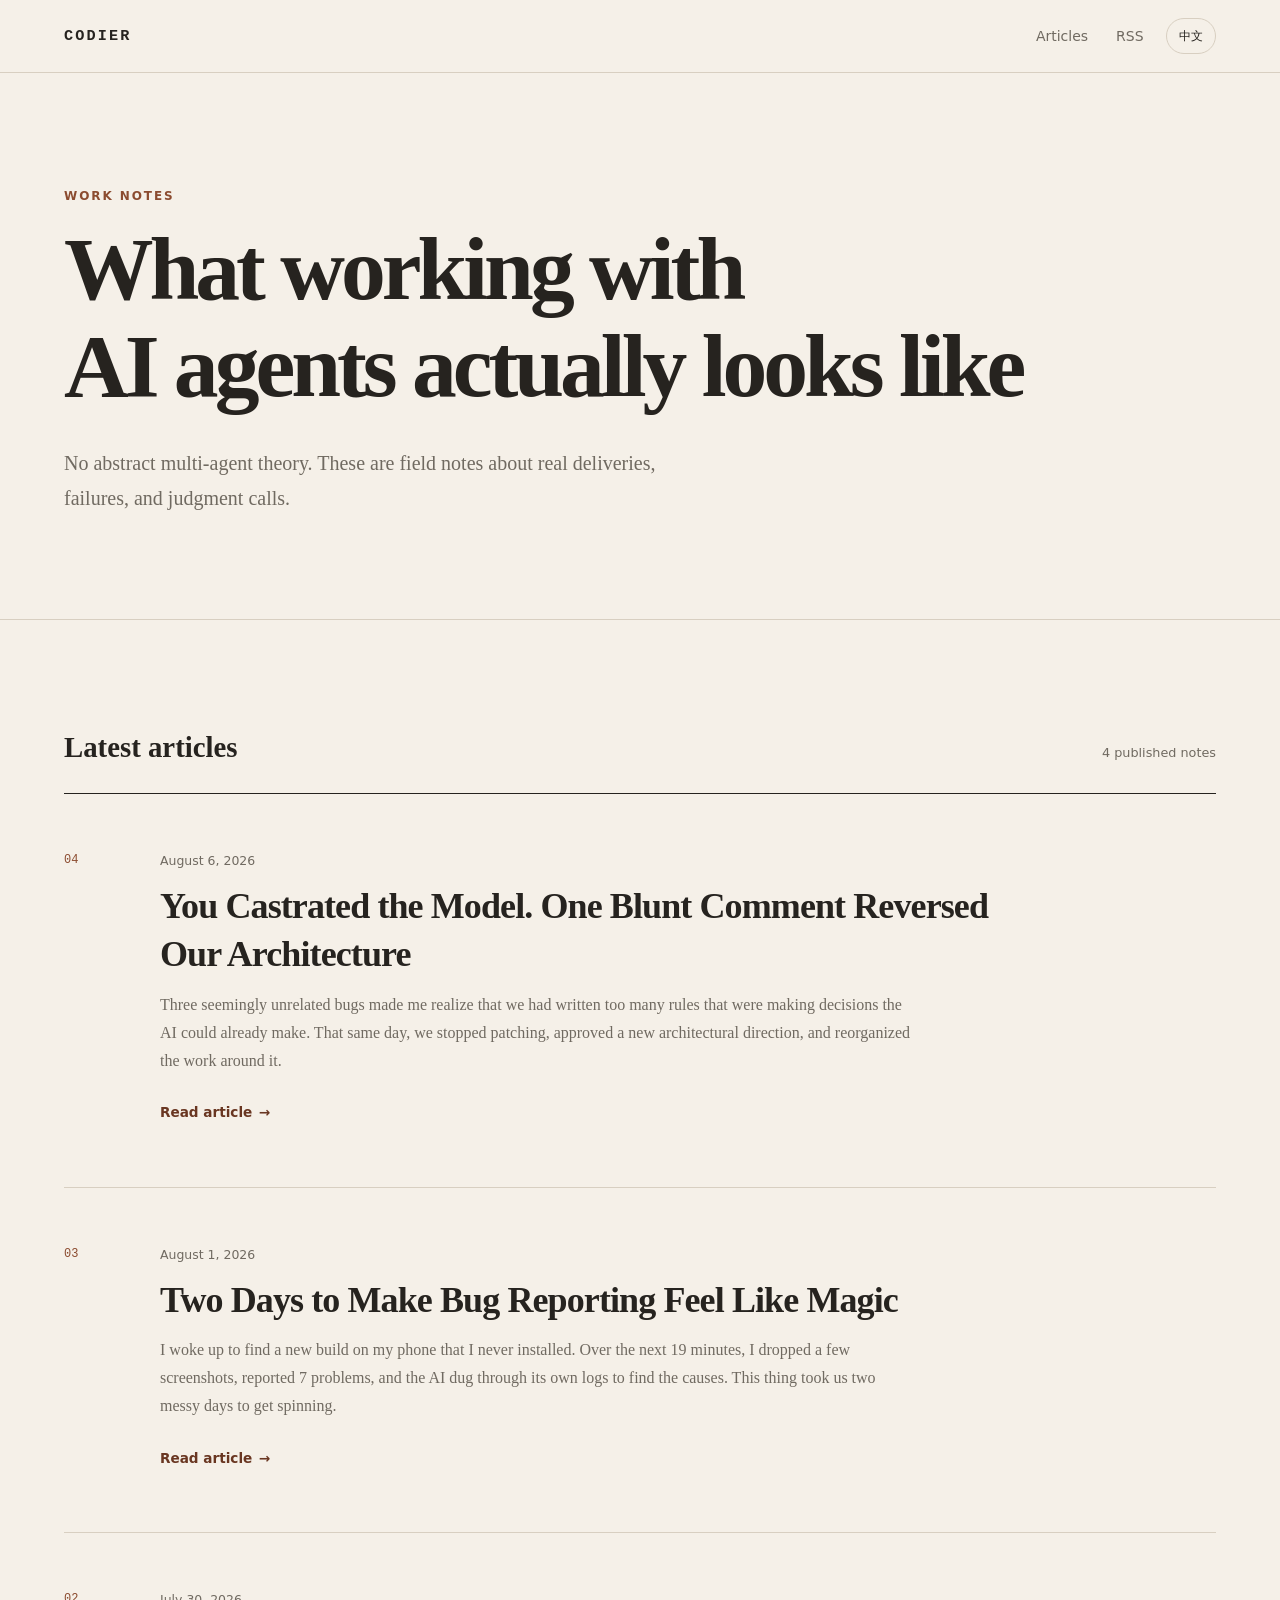
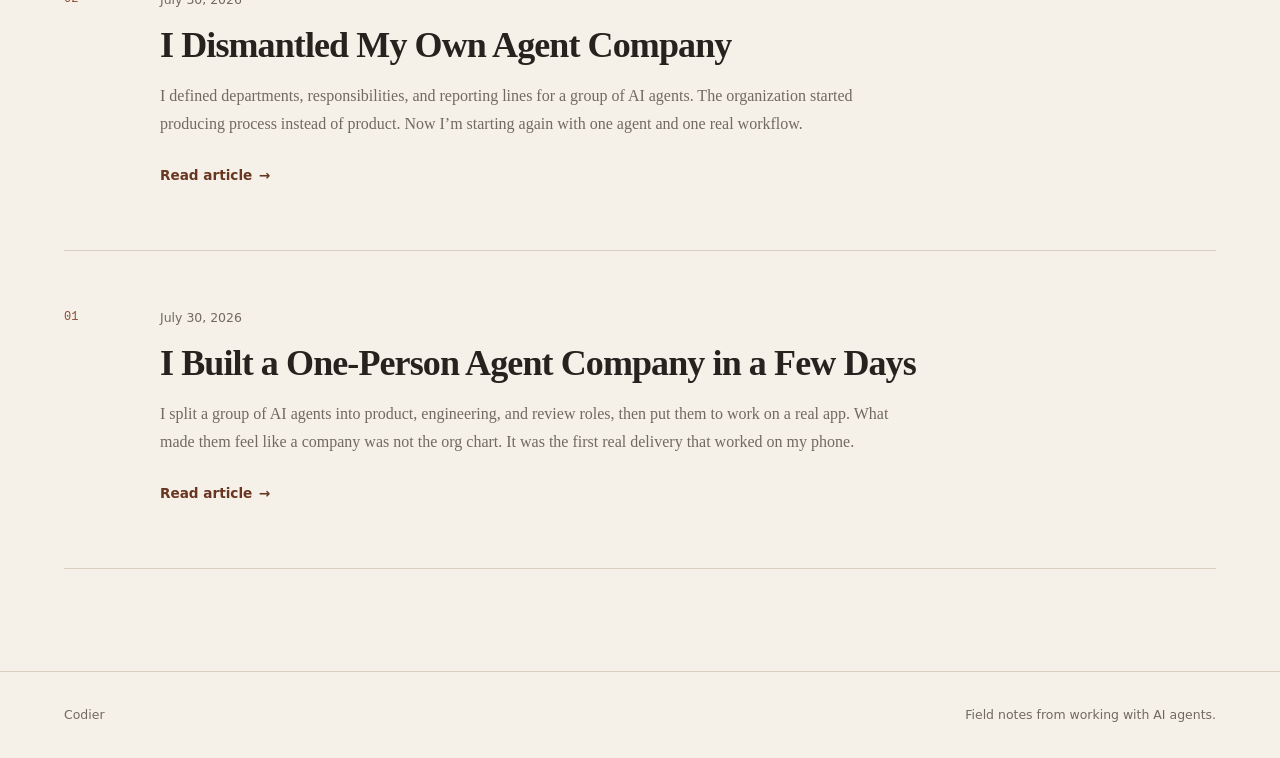
==== commit 295d41d2: "feat: publish model architecture reversal post" ====
--- a/index.html
+++ b/index.html
@@ -1,4 +1,4 @@
-<!DOCTYPE html><html lang="zh-CN" data-current-language="zh"><head><meta charset="UTF-8"><meta name="viewport" content="width=device-width, initial-scale=1"><meta name="theme-color" content="#f5f0e8"><meta name="description" content="记录我和 AI agent 一起工作的真实过程、失败与判断。"><meta name="generator" content="Astro v7.1.6"><link rel="canonical" href="https://codier.github.io/"><link rel="alternate" hreflang="zh-CN" href="https://codier.github.io/"><link rel="alternate" hreflang="en" href="https://codier.github.io/en/"><link rel="alternate" hreflang="x-default" href="https://codier.github.io/"><link rel="icon" href="/favicon.svg" type="image/svg+xml"><link rel="alternate" type="application/rss+xml" title="Codier 中文 RSS" href="/rss.xml"><meta property="og:site_name" content="Codier"><meta property="og:type" content="website"><meta property="og:locale" content="zh_CN"><meta property="og:title" content="Codier · 与 AI agent 一起工作"><meta property="og:description" content="记录我和 AI agent 一起工作的真实过程、失败与判断。"><meta property="og:url" content="https://codier.github.io/"><title>Codier · 与 AI agent 一起工作</title><link rel="stylesheet" href="/_astro/BaseLayout.C0Il_AHh.css"></head><body data-alternate-path="/en/"><a class="skip-link" href="#main-content">跳到正文</a><header class="site-header"><div class="header-inner"><a class="wordmark" href="/" aria-label="Codier 首页">Codier</a><div class="header-actions"><nav aria-label="主导航"><a href="/#articles">文章</a><a href="/rss.xml">RSS</a></nav><a class="language-switch" href="/en/#language-en" hreflang="en" data-language-switch="en" aria-label="Switch to English">English</a></div></div></header><main id="main-content"><section class="hero"><div class="hero-inner"><p class="eyebrow">工作笔记</p><h1>我和 AI agent<br>一起工作的现场</h1><p class="hero-intro">这里不谈抽象的多 agent 系统。我记录真实工作里发生的交付、失败和判断。</p></div></section><section class="article-list-section" id="articles" aria-labelledby="articles-title"><div class="section-heading"><h2 id="articles-title">最新文章</h2><p>3 篇公开记录</p></div><ol class="article-list"><li><article class="article-card"><a href="/posts/bug-reporting-flywheel/" aria-label="阅读：两天，把报 Bug 变成一件梦幻的事"><span class="article-number" aria-hidden="true">03</span><div class="article-card-body"><time datetime="2026-08-01T00:00:00.000Z">2026年8月1日</time><h3>两天，把报 Bug 变成一件梦幻的事</h3><p>早上醒来，手机上多了一个我没装过的新版本。接下来 19 分钟，我丢了几张截图，报了 7 个问题，AI 自己翻日志找到了原因。这套东西，我们折腾了两天才转起来。</p><span class="read-more">阅读全文 <span aria-hidden="true">→</span></span></div></a></article></li><li><article class="article-card"><a href="/posts/dismantling-my-agent-company/" aria-label="阅读：我亲手删掉了自己的 Agent 公司"><span class="article-number" aria-hidden="true">02</span><div class="article-card-body"><time datetime="2026-07-30T00:00:00.000Z">2026年7月30日</time><h3>我亲手删掉了自己的 Agent 公司</h3><p>我按照人类公司的样子给 Agent 定义部门、职责和汇报关系，结果组织开始生产流程，而不是产品。现在我从一个 Agent 和一项真实工作重新开始。</p><span class="read-more">阅读全文 <span aria-hidden="true">→</span></span></div></a></article></li><li><article class="article-card"><a href="/posts/one-person-agent-company/" aria-label="阅读：我用几天时间，组建了一家只有一个人的 Agent 公司"><span class="article-number" aria-hidden="true">01</span><div class="article-card-body"><time datetime="2026-07-30T00:00:00.000Z">2026年7月30日</time><h3>我用几天时间，组建了一家只有一个人的 Agent 公司</h3><p>我把一群 AI Agent 分成产品、工程和审查角色，让它们为一个真实 App 工作。真正让我觉得它们像一家公司的，不是角色名称，而是一次在手机上跑通的真实交付。</p><span class="read-more">阅读全文 <span aria-hidden="true">→</span></span></div></a></article></li></ol></section></main><footer class="site-footer"><div><span>Codier</span><span>记录与 AI agent 一起工作的现场。</span></div></footer><script>(function(){const lang = "zh";
+<!DOCTYPE html><html lang="zh-CN" data-current-language="zh"><head><meta charset="UTF-8"><meta name="viewport" content="width=device-width, initial-scale=1"><meta name="theme-color" content="#f5f0e8"><meta name="description" content="记录我和 AI agent 一起工作的真实过程、失败与判断。"><meta name="generator" content="Astro v7.1.6"><link rel="canonical" href="https://codier.github.io/"><link rel="alternate" hreflang="zh-CN" href="https://codier.github.io/"><link rel="alternate" hreflang="en" href="https://codier.github.io/en/"><link rel="alternate" hreflang="x-default" href="https://codier.github.io/"><link rel="icon" href="/favicon.svg" type="image/svg+xml"><link rel="alternate" type="application/rss+xml" title="Codier 中文 RSS" href="/rss.xml"><meta property="og:site_name" content="Codier"><meta property="og:type" content="website"><meta property="og:locale" content="zh_CN"><meta property="og:title" content="Codier · 与 AI agent 一起工作"><meta property="og:description" content="记录我和 AI agent 一起工作的真实过程、失败与判断。"><meta property="og:url" content="https://codier.github.io/"><title>Codier · 与 AI agent 一起工作</title><link rel="stylesheet" href="/_astro/BaseLayout.C0Il_AHh.css"></head><body data-alternate-path="/en/"><a class="skip-link" href="#main-content">跳到正文</a><header class="site-header"><div class="header-inner"><a class="wordmark" href="/" aria-label="Codier 首页">Codier</a><div class="header-actions"><nav aria-label="主导航"><a href="/#articles">文章</a><a href="/rss.xml">RSS</a></nav><a class="language-switch" href="/en/#language-en" hreflang="en" data-language-switch="en" aria-label="Switch to English">English</a></div></div></header><main id="main-content"><section class="hero"><div class="hero-inner"><p class="eyebrow">工作笔记</p><h1>我和 AI agent<br>一起工作的现场</h1><p class="hero-intro">这里不谈抽象的多 agent 系统。我记录真实工作里发生的交付、失败和判断。</p></div></section><section class="article-list-section" id="articles" aria-labelledby="articles-title"><div class="section-heading"><h2 id="articles-title">最新文章</h2><p>4 篇公开记录</p></div><ol class="article-list"><li><article class="article-card"><a href="/posts/you-castrated-the-model/" aria-label="阅读：你把模型阉割了：一句吐槽引发的当场架构大反转"><span class="article-number" aria-hidden="true">04</span><div class="article-card-body"><time datetime="2026-08-06T00:00:00.000Z">2026年8月6日</time><h3>你把模型阉割了：一句吐槽引发的当场架构大反转</h3><p>三个看似无关的 Bug，让我发现我们写了太多规则，替 AI 做了它本来会做的判断。当天，我们停掉零散修补，确定了新的架构方向，并把后续工作重新排进计划。</p><span class="read-more">阅读全文 <span aria-hidden="true">→</span></span></div></a></article></li><li><article class="article-card"><a href="/posts/bug-reporting-flywheel/" aria-label="阅读：两天，把报 Bug 变成一件梦幻的事"><span class="article-number" aria-hidden="true">03</span><div class="article-card-body"><time datetime="2026-08-01T00:00:00.000Z">2026年8月1日</time><h3>两天，把报 Bug 变成一件梦幻的事</h3><p>早上醒来，手机上多了一个我没装过的新版本。接下来 19 分钟，我丢了几张截图，报了 7 个问题，AI 自己翻日志找到了原因。这套东西，我们折腾了两天才转起来。</p><span class="read-more">阅读全文 <span aria-hidden="true">→</span></span></div></a></article></li><li><article class="article-card"><a href="/posts/dismantling-my-agent-company/" aria-label="阅读：我亲手删掉了自己的 Agent 公司"><span class="article-number" aria-hidden="true">02</span><div class="article-card-body"><time datetime="2026-07-30T00:00:00.000Z">2026年7月30日</time><h3>我亲手删掉了自己的 Agent 公司</h3><p>我按照人类公司的样子给 Agent 定义部门、职责和汇报关系，结果组织开始生产流程，而不是产品。现在我从一个 Agent 和一项真实工作重新开始。</p><span class="read-more">阅读全文 <span aria-hidden="true">→</span></span></div></a></article></li><li><article class="article-card"><a href="/posts/one-person-agent-company/" aria-label="阅读：我用几天时间，组建了一家只有一个人的 Agent 公司"><span class="article-number" aria-hidden="true">01</span><div class="article-card-body"><time datetime="2026-07-30T00:00:00.000Z">2026年7月30日</time><h3>我用几天时间，组建了一家只有一个人的 Agent 公司</h3><p>我把一群 AI Agent 分成产品、工程和审查角色，让它们为一个真实 App 工作。真正让我觉得它们像一家公司的，不是角色名称，而是一次在手机上跑通的真实交付。</p><span class="read-more">阅读全文 <span aria-hidden="true">→</span></span></div></a></article></li></ol></section></main><footer class="site-footer"><div><span>Codier</span><span>记录与 AI agent 一起工作的现场。</span></div></footer><script>(function(){const lang = "zh";
 const alternatePath = "/en/";
 
       (() => {
